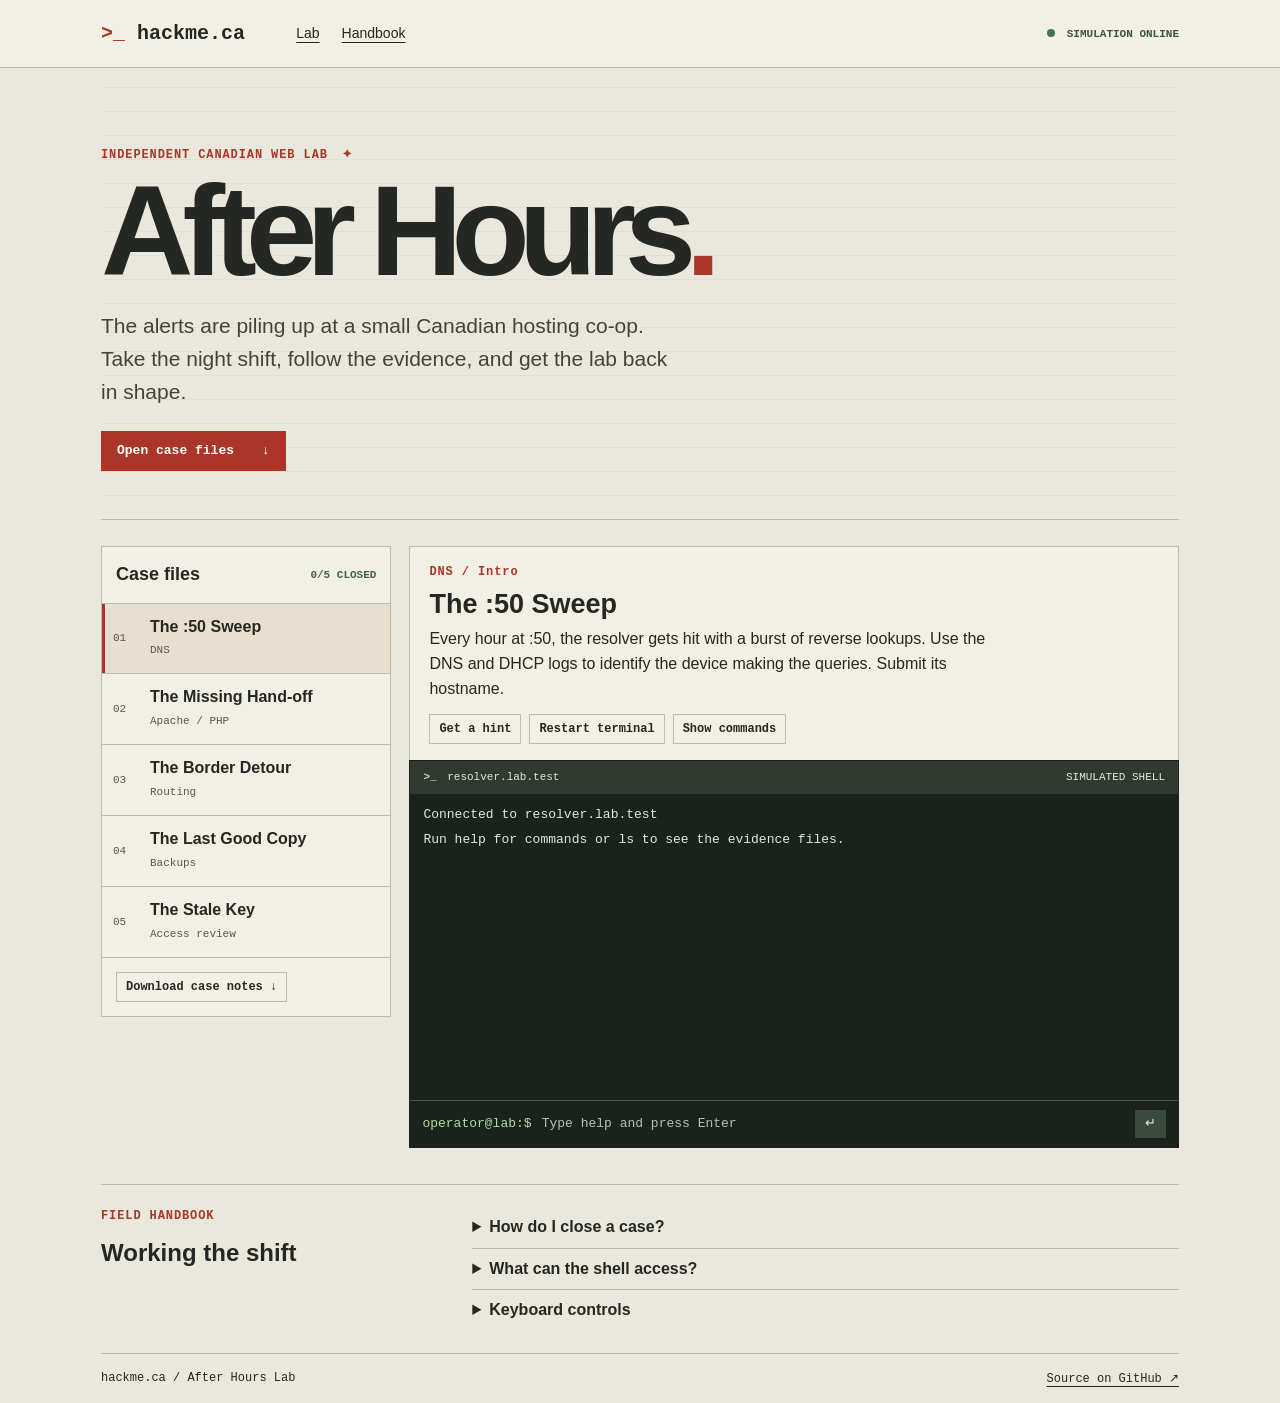
==== index.html @ a2b8e032 "Build hackme.ca After Hours Lab" ====
<!doctype html>
<html lang="en-CA">
<head>
<meta charset="utf-8">
<meta name="viewport" content="width=device-width,initial-scale=1">
<meta name="description" content="A browser-based Linux incident lab for curious sysadmins.">
<meta name="theme-color" content="#e9e6db">
<title>hackme.ca — After Hours Lab</title>
<link rel="stylesheet" href="style.css">
<script type="module" src="app.mjs"></script>
</head>
<body>
<header class="bar"><div class="wrap header"><a href="./" class="logo"><span>&gt;_</span> hackme.ca</a><nav aria-label="Page"><a href="#lab">Lab</a><a href="#handbook">Handbook</a></nav><span class="online"><i></i> SIMULATION ONLINE</span></div></header>
<main class="wrap">
<section class="intro">
<p class="eyebrow">INDEPENDENT CANADIAN WEB LAB <span aria-hidden="true">✦</span></p>
<h1>After Hours<span>.</span></h1>
<p class="lead">The alerts are piling up at a small Canadian hosting co-op. Take the night shift, follow the evidence, and get the lab back in shape.</p>
<a class="primary" href="#lab">Open case files <span aria-hidden="true">↓</span></a>
</section>
<section id="lab" aria-label="Operations lab" class="lab">
<aside class="cases">
<div class="section-top"><h2>Case files</h2><span id="progress"></span></div>
<div id="cases"></div>
<div class="aside-foot"><button id="export" type="button">Download case notes ↓</button></div>
</aside>
<section class="work" aria-label="Current case">
<div class="brief">
<p id="metadata" class="eyebrow"></p>
<h2 id="title"></h2><p id="brief"></p>
<div class="actions"><button id="hint" type="button">Get a hint</button><button id="restart" type="button">Restart terminal</button><button id="commands" type="button">Show commands</button></div>
</div>
<div class="terminal">
<div class="terminal-head"><span><b aria-hidden="true">&gt;_</b> <span id="host"></span></span><span>SIMULATED SHELL</span></div>
<div id="output" class="output" role="log" aria-label="Terminal output" tabindex="0"></div>
<form id="shell" autocomplete="off"><label for="command">operator@lab:$</label><input id="command" name="command" maxlength="240" spellcheck="false" autocapitalize="off" placeholder="Type help and press Enter"><button type="submit" aria-label="Run command">↵</button></form>
</div>
</section>
</section>
<section id="handbook" class="handbook"><div><p class="eyebrow">FIELD HANDBOOK</p><h2>Working the shift</h2></div><div><details><summary>How do I close a case?</summary><p>Read the incident brief, run <code>help</code>, and inspect the virtual files with <code>ls</code> and <code>cat</code>. Use <code>submit &lt;answer&gt;</code> for the specific finding the brief asks for. Some cases also need a simulated fix before you can submit.</p></details><details><summary>What can the shell access?</summary><p>The shell runs inside this page. All hosts, logs, and files are fictional. Commands have no access to your computer’s shell, local files, or live networks. Completion records are saved in this browser when storage is available.</p></details><details><summary>Keyboard controls</summary><p>Press Enter to run a command. Use ↑ and ↓ in the input to recall commands from this terminal session. Type <code>hint</code> for a clue or <code>clear</code> to clear the output.</p></details></div></section>
</main>
<footer class="wrap footer"><span>hackme.ca / After Hours Lab</span><a href="https://github.com/jsdyer/hackme-ca">Source on GitHub ↗</a></footer>
<noscript><p class="wrap">Enable JavaScript to run the simulated terminal.</p></noscript>
</body>
</html>
---- style.css ----
:root{color-scheme:light;--paper:#eae7dc;--ink:#252722;--muted:#55594e;--line:#bdbbb0;--red:#aa3528;--term:#1b211c;--mono:"IBM Plex Mono","Courier New",monospace;--sans:"Instrument Sans","Trebuchet MS",sans-serif}
*{box-sizing:border-box}
body{margin:0;background:var(--paper);color:var(--ink);font:16px/1.55 var(--sans)}
.wrap{max-width:1170px;margin:auto;padding-inline:clamp(17px,4vw,46px)}
a{color:inherit}button,input{font:inherit}button,a,summary{cursor:pointer}
:focus-visible{outline:2px solid #b04832;outline-offset:4px}
.bar{border-bottom:1px solid var(--line);background:#f2efe5}
.header{min-height:67px;display:flex;align-items:center;gap:clamp(14px,4vw,56px)}
.logo{font:700 20px var(--mono);text-decoration:none;white-space:nowrap}
.logo span{color:var(--red)}
nav{display:flex;gap:22px;font-size:14px}nav a,.footer a{text-underline-offset:4px}
.online{margin-left:auto;font:700 11px var(--mono);white-space:nowrap;color:#3c5444}
.online i{display:inline-block;width:8px;height:8px;border-radius:50%;background:#407352;margin-right:5px}
.intro{padding:clamp(35px,7vw,78px) 0 48px;border-bottom:1px solid var(--line);background:repeating-linear-gradient(0deg,transparent 0 23px,#5054490d 23px 24px)}
.eyebrow{font:700 12px/1.5 var(--mono);letter-spacing:.075em;color:var(--red);margin:0 0 9px}
.eyebrow span{margin-left:6px}
h1,h2,p{margin-top:0}h1{font-size:clamp(58px,11vw,128px);line-height:.91;letter-spacing:-.085em;margin-bottom:21px}
h1 span{color:var(--red)}
.lead{font-size:clamp(16px,2.2vw,21px);max-width:570px;margin-bottom:23px;color:#41443c}
.primary{background:var(--red);color:white;text-decoration:none;display:inline-flex;align-items:center;gap:28px;padding:10px 16px;font:700 13px/1.5 var(--mono)}
.lab{display:grid;grid-template-columns:minmax(230px,1fr) minmax(0,2.65fr);gap:18px;margin-top:26px;scroll-margin-top:16px}
.cases,.brief{border:1px solid var(--line);background:#f2efe5}.cases{align-self:start}
.section-top,.aside-foot{padding:14px;display:flex;align-items:center;justify-content:space-between;gap:8px}
.section-top h2{font-size:18px;margin:0}.section-top span{font:700 11px var(--mono);color:#43614b}
.case{display:grid;grid-template-columns:30px 1fr auto;text-align:left;align-items:center;gap:7px;border:0;border-top:1px solid var(--line);width:100%;padding:13px 11px;background:transparent;color:var(--ink)}
.case[aria-pressed=true]{background:#e8dfcf;box-shadow:inset 3px 0 var(--red)}
.case:hover{background:#e8dfcf}.case strong{display:block;line-height:1.2}.case small,.case .number{font:11px var(--mono);color:var(--muted)}.case .done{font-weight:bold;color:#385a42}
.aside-foot{border-top:1px solid var(--line)}
.actions{display:flex;flex-wrap:wrap;gap:8px}.actions button,.aside-foot button{background:transparent;border:1px solid var(--line);color:var(--ink);padding:5px 9px;font:700 12px/1.5 var(--mono)}
.actions button:hover,.aside-foot button:hover{background:#e8dfcf}
.brief{padding:16px 19px;border-bottom:0}.brief h2{font-size:27px;line-height:1.1;margin-bottom:8px}.brief p:not(.eyebrow){max-width:65ch;margin-bottom:12px}
.terminal{background:var(--term);color:#deead9;font:13px/1.55 var(--mono);border:1px solid var(--term)}
.terminal-head{display:flex;justify-content:space-between;align-items:center;gap:8px;background:#313930;padding:8px 13px;color:#e2e9de;font-size:11px}
.terminal-head b{color:#bde4a6;margin-right:4px}
.output{height:clamp(210px,34vh,345px);overflow:auto;padding:11px 13px;overflow-wrap:anywhere}
.output div{white-space:pre-wrap;margin:0 0 5px}.output .entered{color:#aede9f}.output .warn{color:#ffc28e}.output .success{color:#aede9f;font-weight:bold}
form{display:flex;align-items:center;gap:8px;border-top:1px solid #485547;padding:7px 12px}
form label{color:#aede9f;white-space:nowrap}
form input{min-width:0;flex:1;background:transparent;border:0;color:white;padding:6px 2px}
form input::placeholder{color:#b7c3b2}form input:focus-visible{outline:1px solid #aede9f;outline-offset:0}form button{color:#e7f1e4;background:#394b3c;border:0;padding:4px 10px}
.handbook{display:grid;grid-template-columns:1fr 2fr;gap:18px;border-block:1px solid var(--line);margin:36px 0 0;padding:22px 0}.handbook h2{margin:0}details{border-bottom:1px solid var(--line);padding:8px 0}details:last-child{border:0}details p{margin:8px 0 0;color:#42483f}summary{font-weight:bold}
.footer{display:flex;justify-content:space-between;gap:12px;padding-block:17px;font:12px var(--mono)}
@media(max-width:720px){.lab,.handbook{grid-template-columns:1fr}.header nav{margin-left:auto}.online{display:none}.case{padding-block:10px}.intro{padding-bottom:30px}}
@media(max-width:360px){nav{gap:9px}.logo{font-size:16px}.footer{flex-wrap:wrap}}
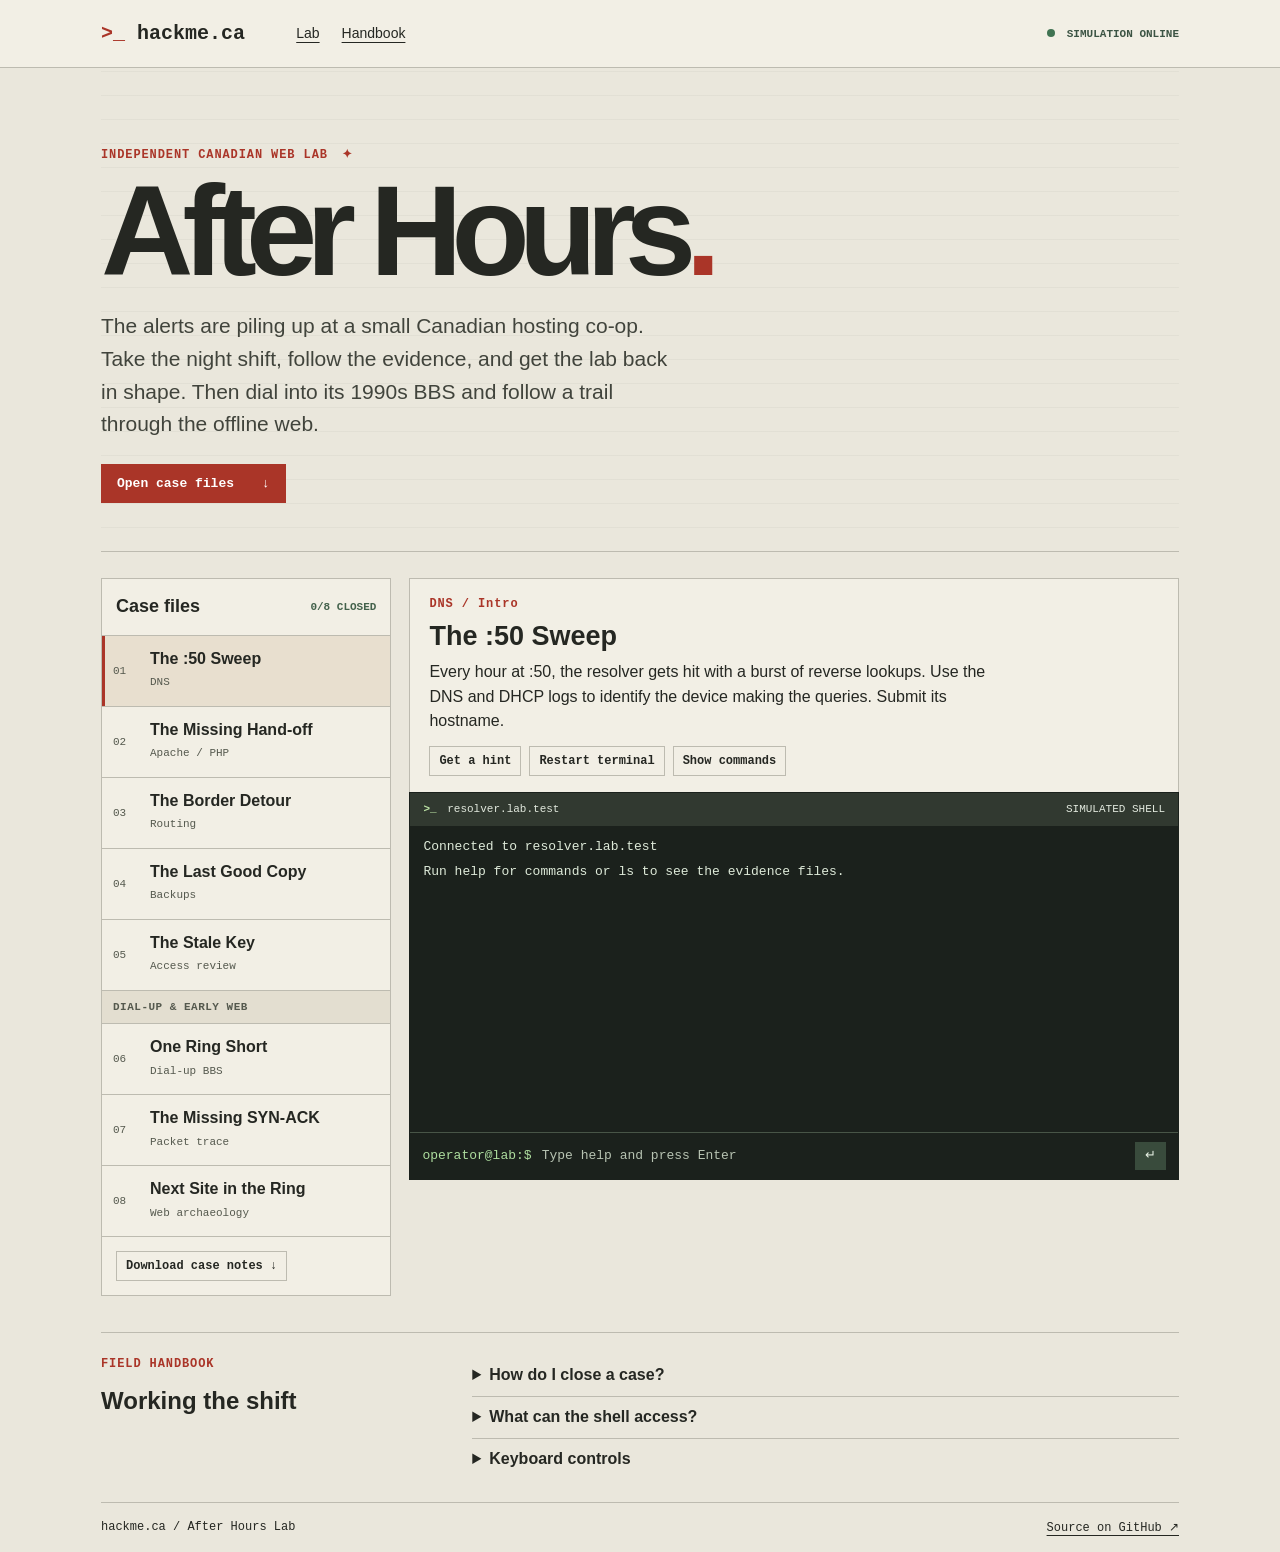
==== commit c8198e0f: "Add Rainline BBS and early web investigations" ====
--- a/index.html
+++ b/index.html
@@ -15,13 +15,15 @@
 <section class="intro">
 <p class="eyebrow">INDEPENDENT CANADIAN WEB LAB <span aria-hidden="true">✦</span></p>
 <h1>After Hours<span>.</span></h1>
-<p class="lead">The alerts are piling up at a small Canadian hosting co-op. Take the night shift, follow the evidence, and get the lab back in shape.</p>
+<p class="lead">The alerts are piling up at a small Canadian hosting co-op. Take the night shift, follow the evidence, and get the lab back in shape. Then dial into its 1990s BBS and follow a trail through the offline web.</p>
 <a class="primary" href="#lab">Open case files <span aria-hidden="true">↓</span></a>
 </section>
 <section id="lab" aria-label="Operations lab" class="lab">
 <aside class="cases">
 <div class="section-top"><h2>Case files</h2><span id="progress"></span></div>
 <div id="cases"></div>
+<h3 class="case-group">Dial-up &amp; early web</h3>
+<div id="retro-cases"></div>
 <div class="aside-foot"><button id="export" type="button">Download case notes ↓</button></div>
 </aside>
 <section class="work" aria-label="Current case">
--- a/style.css
+++ b/style.css
@@ -42,3 +42,14 @@
 .footer{display:flex;justify-content:space-between;gap:12px;padding-block:17px;font:12px var(--mono)}
 @media(max-width:720px){.lab,.handbook{grid-template-columns:1fr}.header nav{margin-left:auto}.online{display:none}.case{padding-block:10px}.intro{padding-bottom:30px}}
 @media(max-width:360px){nav{gap:9px}.logo{font-size:16px}.footer{flex-wrap:wrap}}
+
+.case-group {
+  margin: 0;
+  padding: 8px 11px;
+  border-top: 1px solid var(--line);
+  background: #e3ded0;
+  color: var(--muted);
+  font: 700 11px/1.5 var(--mono);
+  text-transform: uppercase;
+  letter-spacing: .045em;
+}
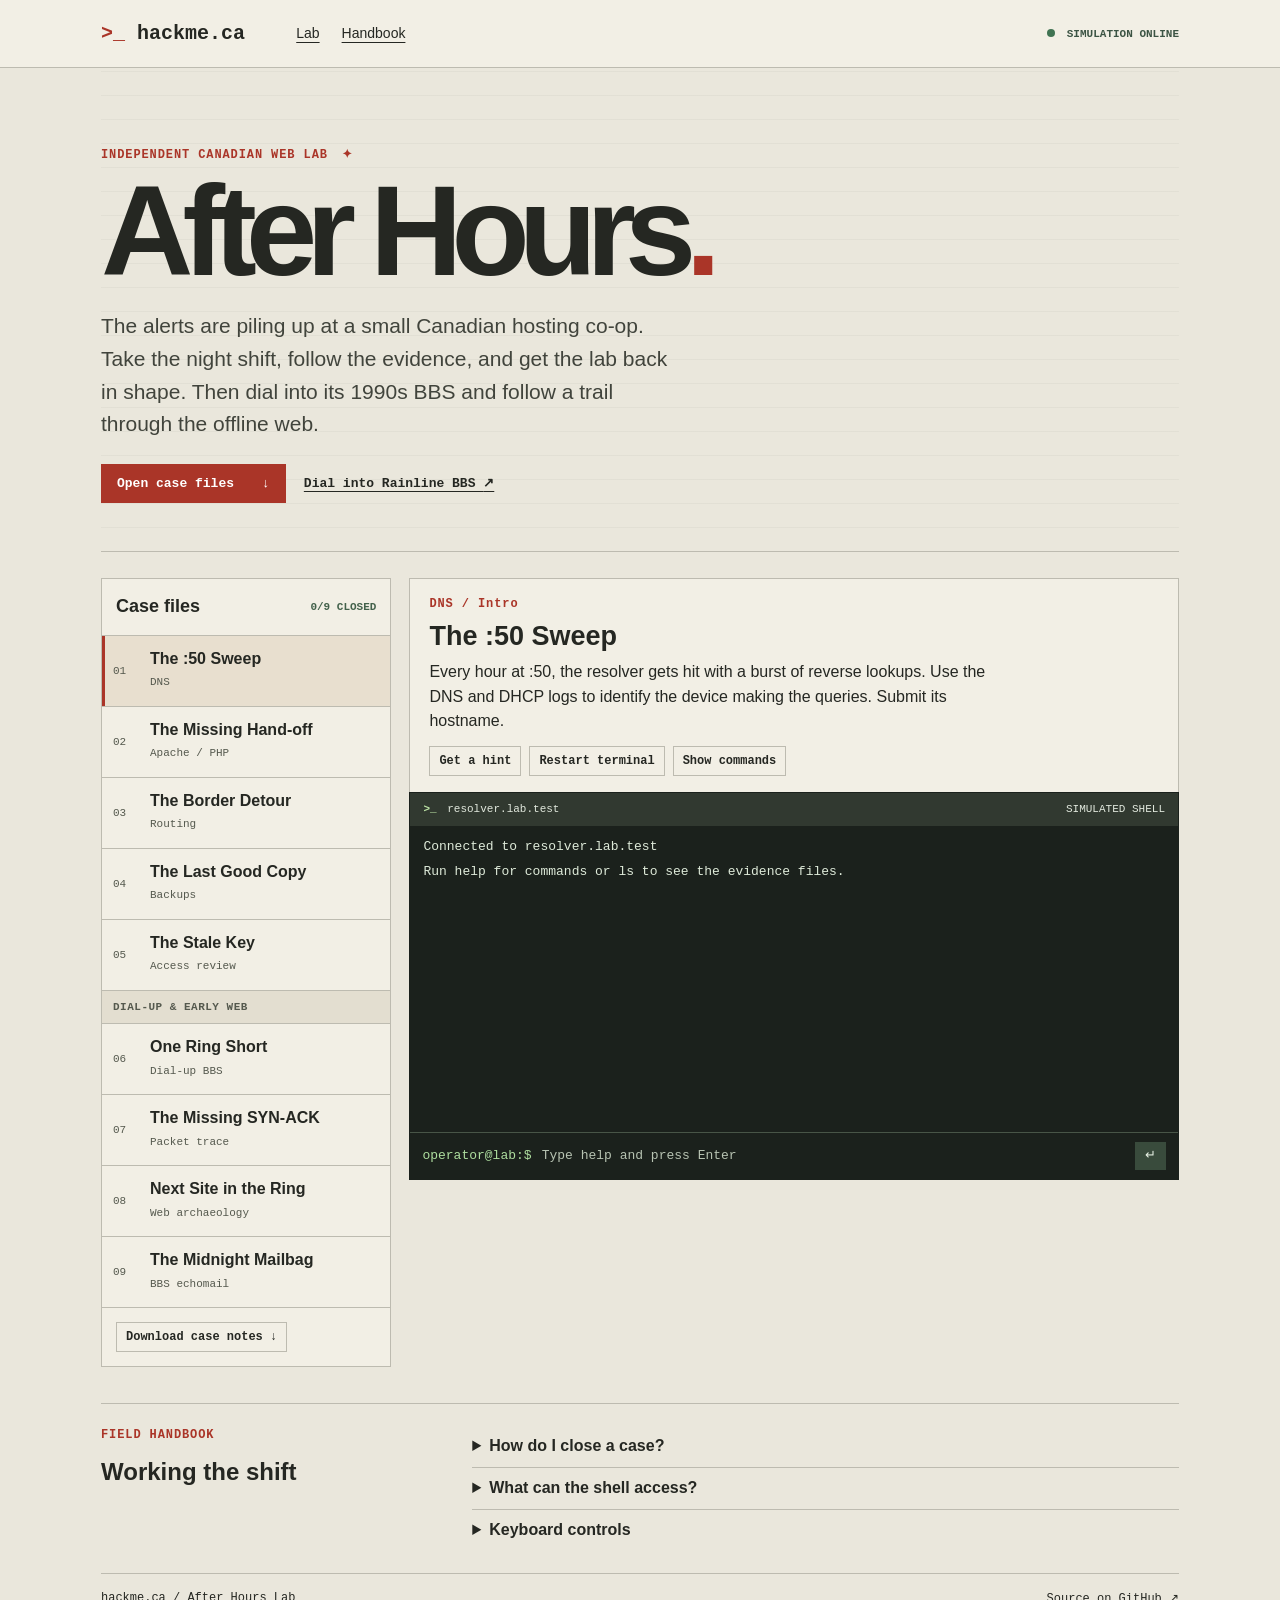
==== commit cd76cd22: "Open Rainline BBS with a file-transfer door game and echomail case" ====
--- a/index.html
+++ b/index.html
@@ -16,7 +16,10 @@
 <p class="eyebrow">INDEPENDENT CANADIAN WEB LAB <span aria-hidden="true">✦</span></p>
 <h1>After Hours<span>.</span></h1>
 <p class="lead">The alerts are piling up at a small Canadian hosting co-op. Take the night shift, follow the evidence, and get the lab back in shape. Then dial into its 1990s BBS and follow a trail through the offline web.</p>
+<div class="intro-actions">
 <a class="primary" href="#lab">Open case files <span aria-hidden="true">↓</span></a>
+<a class="intro-secondary" href="rainline.html">Dial into Rainline BBS <span aria-hidden="true">↗</span></a>
+</div>
 </section>
 <section id="lab" aria-label="Operations lab" class="lab">
 <aside class="cases">
--- a/style.css
+++ b/style.css
@@ -53,3 +53,7 @@
   text-transform: uppercase;
   letter-spacing: .045em;
 }
+
+.intro-actions { display: flex; flex-wrap: wrap; align-items: center; gap: 12px 18px; }
+.intro-secondary { color: var(--ink); font: 700 13px/1.5 var(--mono); text-underline-offset: 4px; }
+.intro-secondary:hover { color: var(--red); }
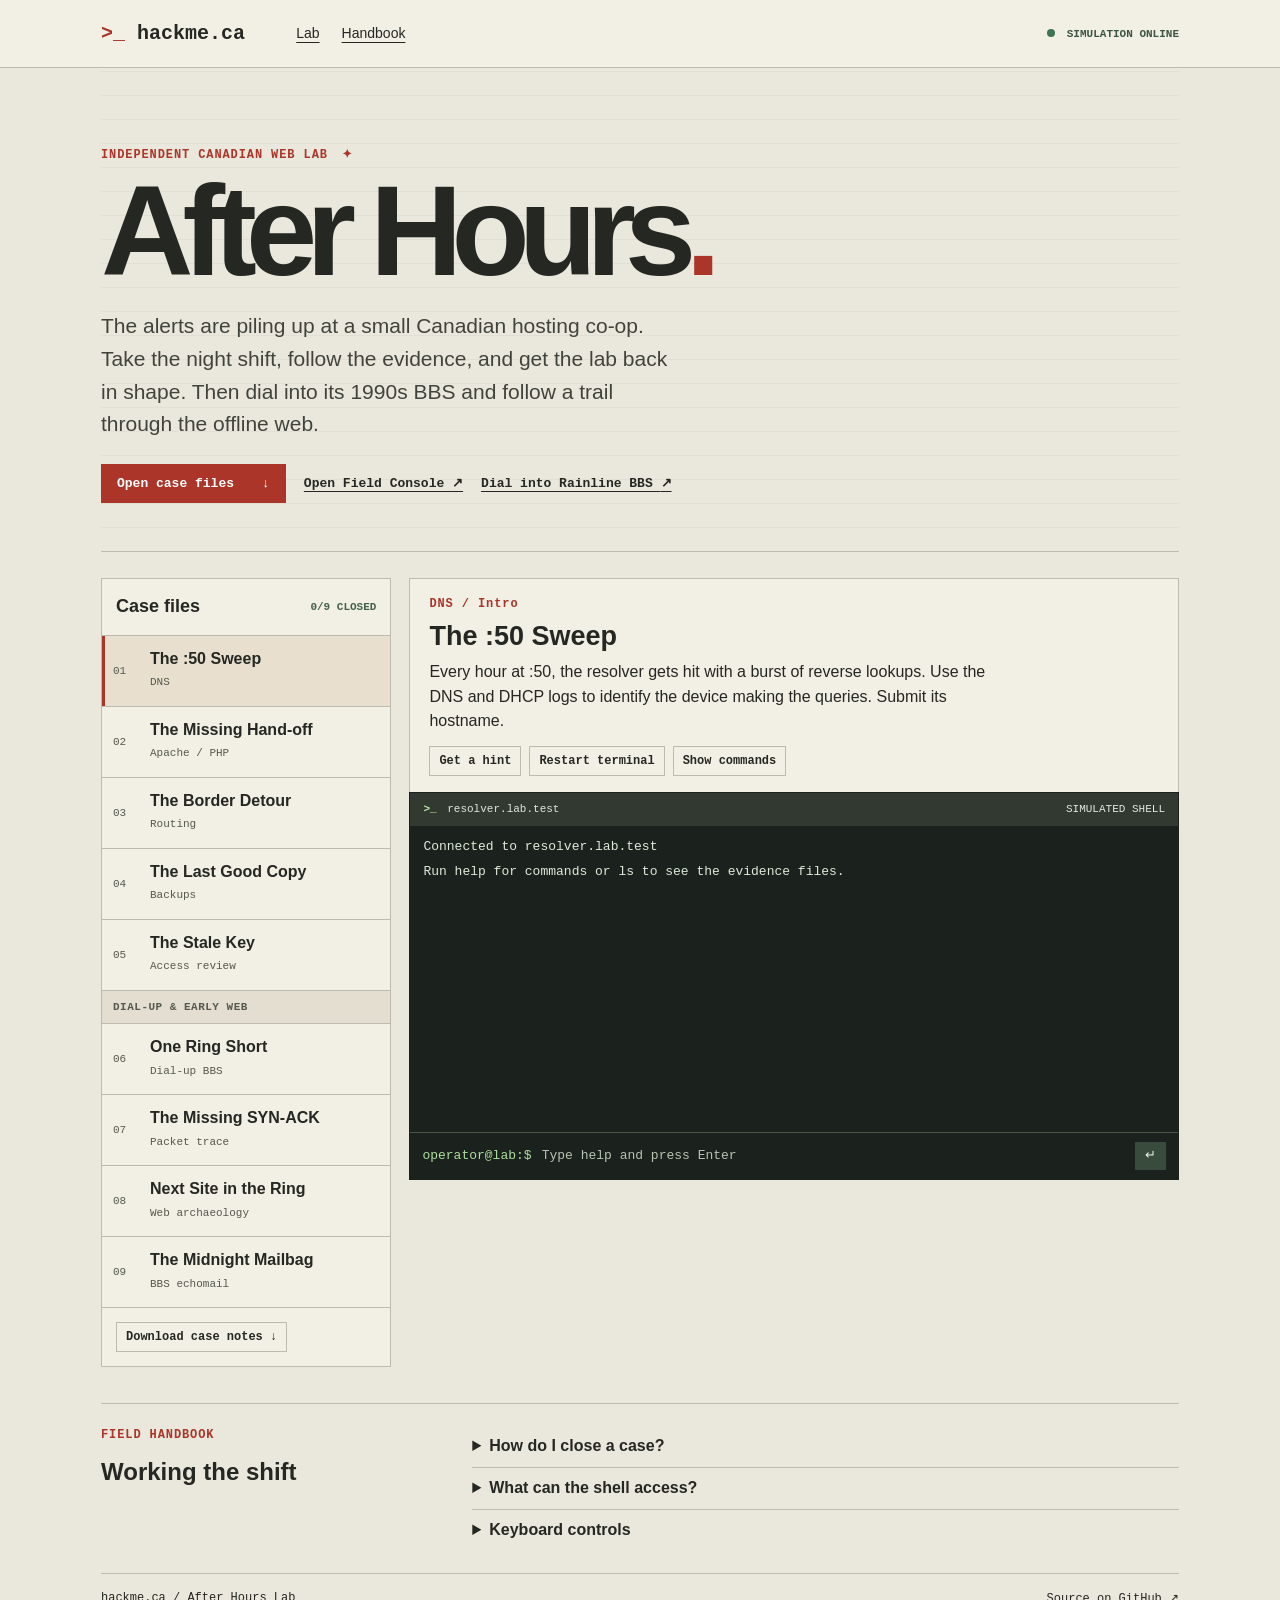
==== commit 1816a7d7: "Add Rainline terminal games and scoped public-records console" ====
--- a/index.html
+++ b/index.html
@@ -18,6 +18,7 @@
 <p class="lead">The alerts are piling up at a small Canadian hosting co-op. Take the night shift, follow the evidence, and get the lab back in shape. Then dial into its 1990s BBS and follow a trail through the offline web.</p>
 <div class="intro-actions">
 <a class="primary" href="#lab">Open case files <span aria-hidden="true">↓</span></a>
+<a class="intro-secondary" href="console.html">Open Field Console <span aria-hidden="true">↗</span></a>
 <a class="intro-secondary" href="rainline.html">Dial into Rainline BBS <span aria-hidden="true">↗</span></a>
 </div>
 </section>
